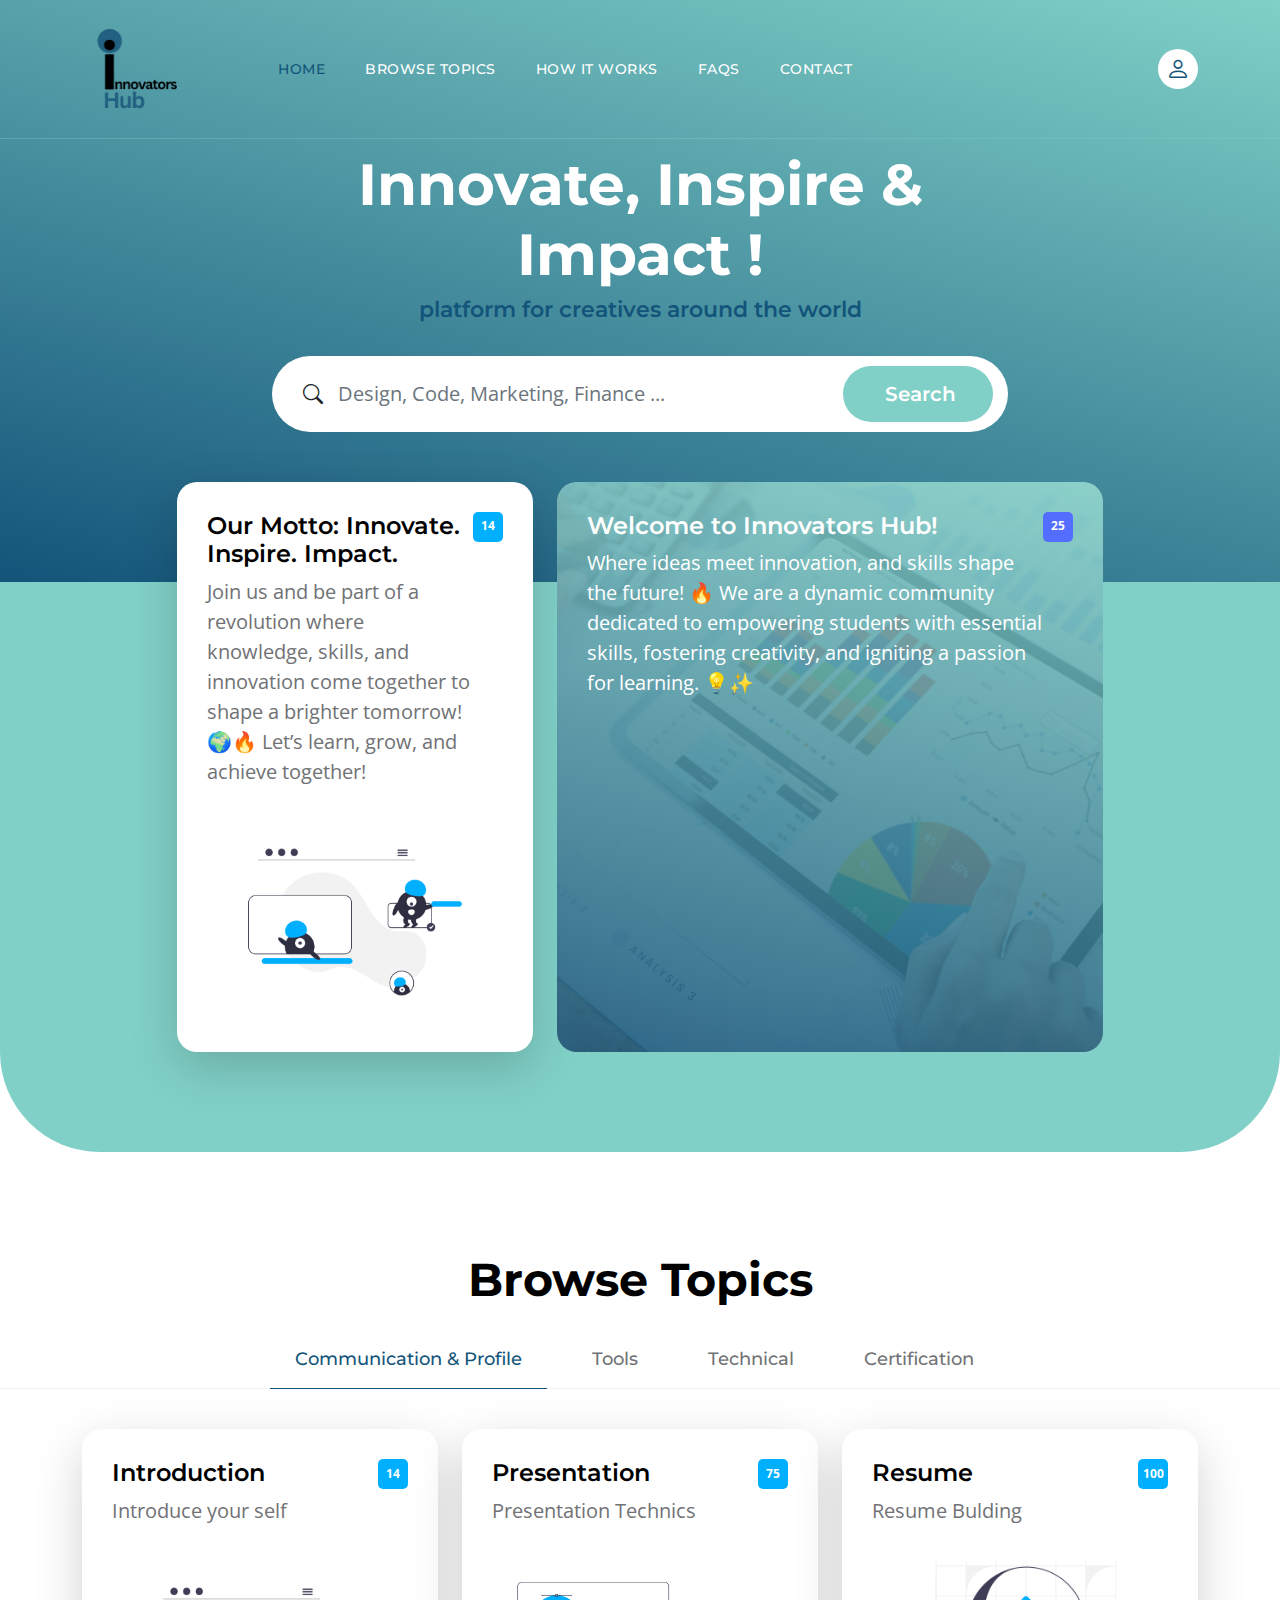
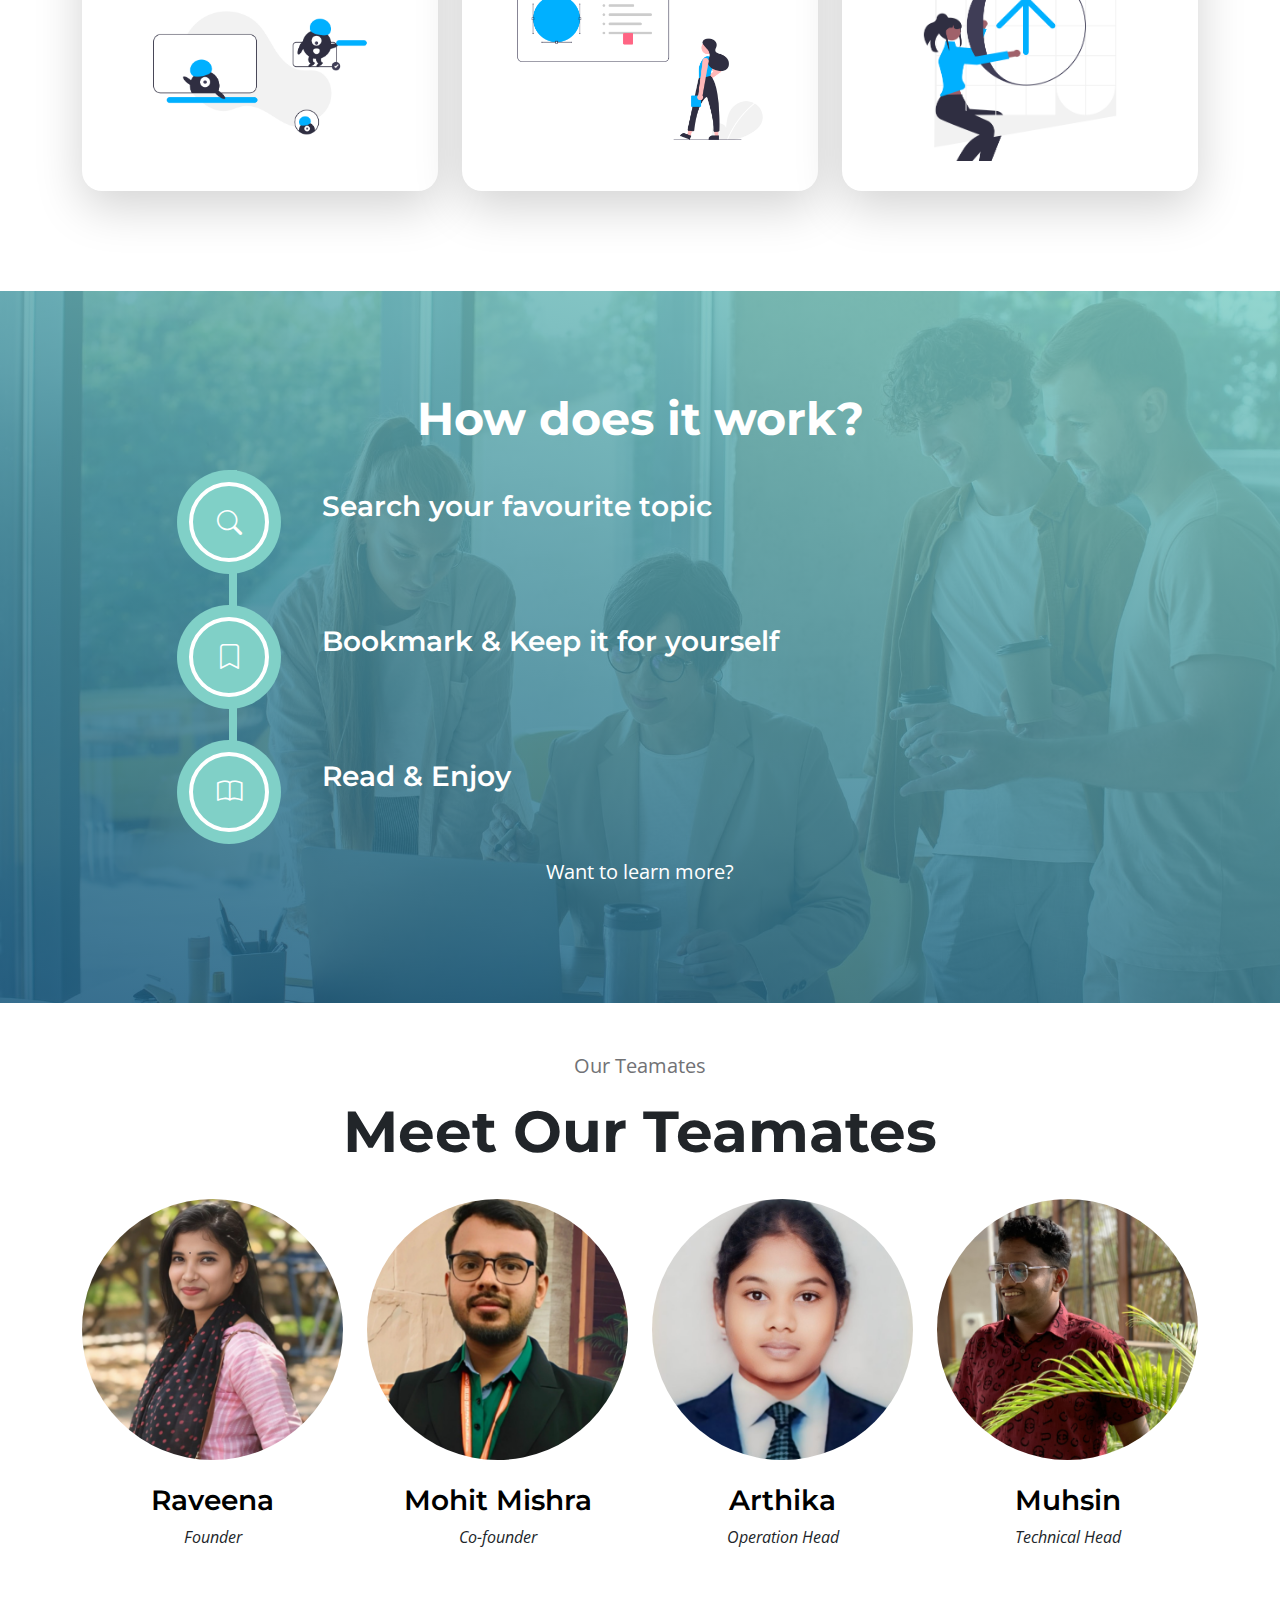
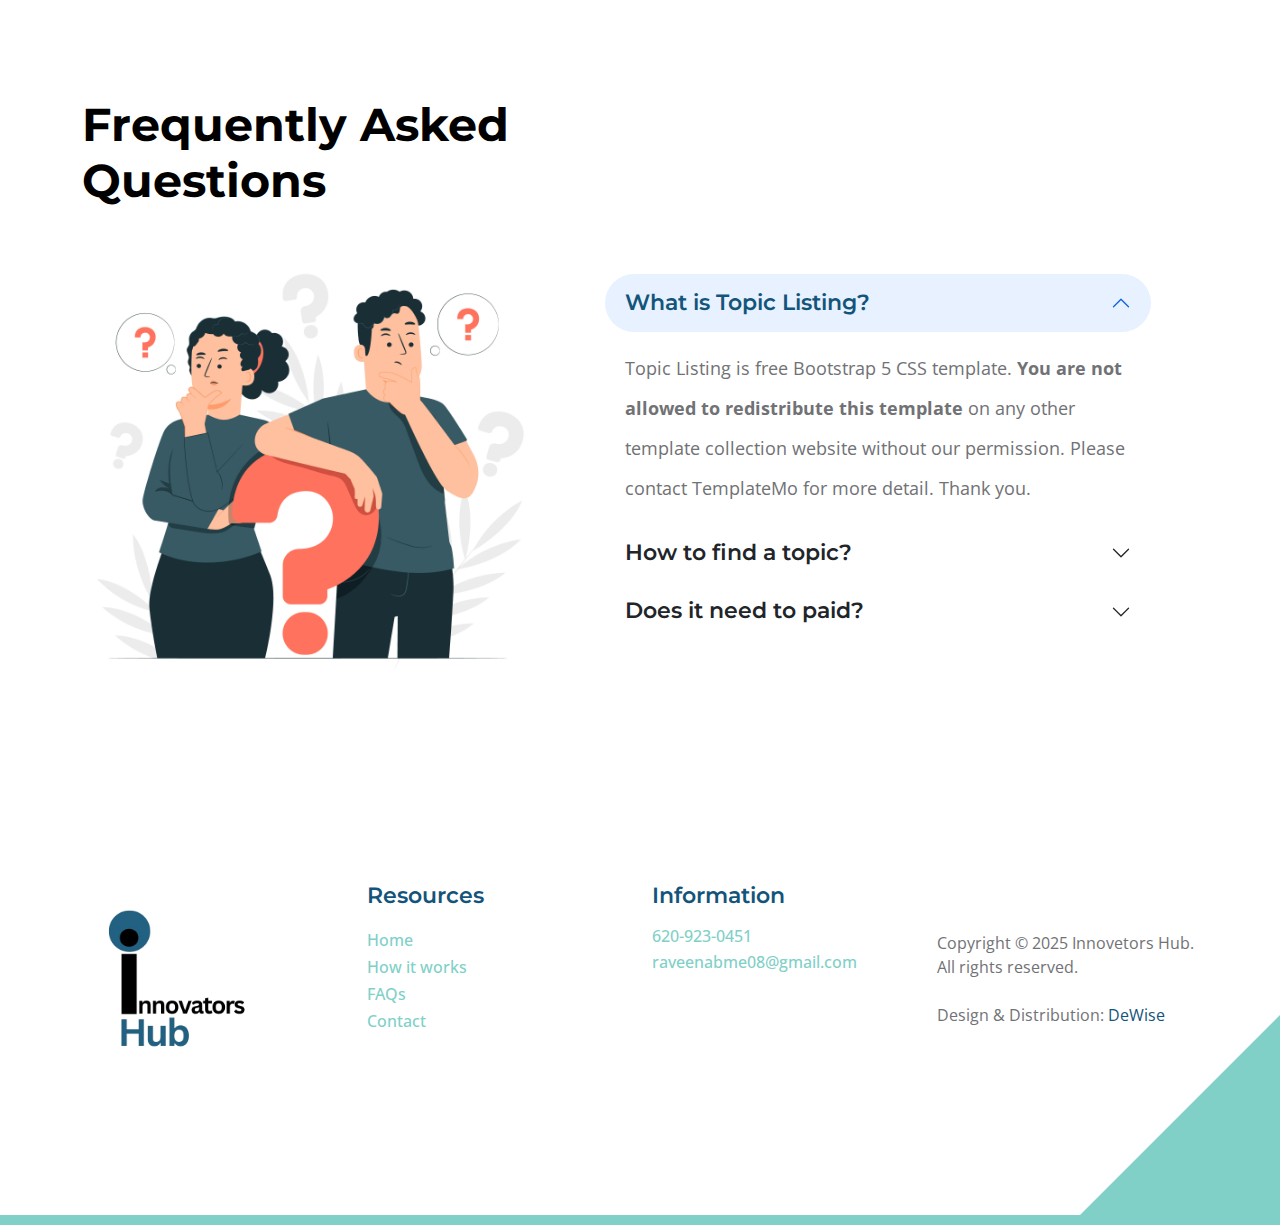
==== index.html @ bf7adaae "initial setup" ====
<!doctype html>
<html lang="en">
    <head>
        <meta charset="utf-8">
        <meta name="viewport" content="width=device-width, initial-scale=1">

        <meta name="description" content="">
        <meta name="author" content="">

        <title>Topic Listing Bootstrap 5 Template</title>

        <!-- CSS FILES -->        
        <link rel="preconnect" href="https://fonts.googleapis.com">
        
        <link rel="preconnect" href="https://fonts.gstatic.com" crossorigin>

        <link href="https://fonts.googleapis.com/css2?family=Montserrat:wght@500;600;700&family=Open+Sans&display=swap" rel="stylesheet">
                        
        <link href="css/bootstrap.min.css" rel="stylesheet">

        <link href="css/bootstrap-icons.css" rel="stylesheet">

        <link href="css/templatemo-topic-listing.css" rel="stylesheet">   

        <link rel="stylesheet" href="css/style.css">
        <!-- <link rel="stylesheet" href="css/style.min.css"> -->
        <!-- <link rel="stylesheet" href="css/style.scss"> -->
        <link
      href="https://cdnjs.cloudflare.com/ajax/libs/font-awesome/5.10.0/css/all.min.css"
      rel="stylesheet"
    />
    <link href="img/favicon.ico" rel="icon" />

    <!-- Google Web Fonts -->
    <!-- <link rel="preconnect" href="https://fonts.gstatic.com" /> -->
    <!-- <link
      href="https://fonts.googleapis.com/css2?family=Roboto:wght@300;400;500;700;900&display=swap"
      rel="stylesheet"> -->
       

    </head>
    
    <body id="top">

        <main>

            <nav class="navbar navbar-expand-lg">
                <div class="container">
                    <a class="navbar-brand" href="index.html">
                        <i class=""><img src="./images/logo/Logo.png" alt="" style="width: 7rem; height: 7rem;"></i>
                        <span></span>
                    </a>

                    <div class="d-lg-none ms-auto me-4">
                        <a href="#top" class="navbar-icon bi-person smoothscroll"></a>
                    </div>
    
                    <button class="navbar-toggler" type="button" data-bs-toggle="collapse" data-bs-target="#navbarNav" aria-controls="navbarNav" aria-expanded="false" aria-label="Toggle navigation">
                        <span class="navbar-toggler-icon"></span>
                    </button>
    
                    <div class="collapse navbar-collapse" id="navbarNav">
                        <ul class="navbar-nav ms-lg-5 me-lg-auto">
                            <li class="nav-item">
                                <a class="nav-link click-scroll" href="#section_1">Home</a>
                            </li>

                            <li class="nav-item">
                                <a class="nav-link click-scroll" href="#section_2">Browse Topics</a>
                            </li>
    
                            <li class="nav-item">
                                <a class="nav-link click-scroll" href="#section_3">How it works</a>
                            </li>

                            <li class="nav-item">
                                <a class="nav-link click-scroll" href="#section_4">FAQs</a>
                            </li>
    
                            <li class="nav-item">
                                <a class="nav-link click-scroll" href="#section_5">Contact</a>
                            </li>

                            <!-- <li class="nav-item dropdown">
                                <a class="nav-link dropdown-toggle" href="#" id="navbarLightDropdownMenuLink" role="button" data-bs-toggle="dropdown" aria-expanded="false">Pages</a>

                                <ul class="dropdown-menu dropdown-menu-light" aria-labelledby="navbarLightDropdownMenuLink">
                                    <li><a class="dropdown-item" href="topics-listing.html">Topics Listing</a></li>

                                    <li><a class="dropdown-item" href="contact.html">Contact Form</a></li>
                                </ul>
                            </li> -->
                        </ul>

                        <div class="d-none d-lg-block">
                            <a href="#top" class="navbar-icon bi-person smoothscroll"></a> 
                        </div>
                    </div>
                </div>
            </nav>
            

            <section class="hero-section d-flex justify-content-center align-items-center" id="section_1">
                <div class="container">
                    <div class="row">

                        <div class="col-lg-8 col-12 mx-auto">
                            <h1 class="text-white text-center">Innovate, Inspire & Impact !</h1>

                            <h6 class="text-center">platform for creatives around the world</h6>

                            <form method="get" class="custom-form mt-4 pt-2 mb-lg-0 mb-5" role="search">
                                <div class="input-group input-group-lg">
                                    <span class="input-group-text bi-search" id="basic-addon1">
                                        
                                    </span>

                                    <input name="keyword" type="search" class="form-control" id="keyword" placeholder="Design, Code, Marketing, Finance ..." aria-label="Search">

                                    <button type="submit" class="form-control">Search</button>
                                </div>
                            </form>
                        </div>

                    </div>
                </div>
            </section>


            <section class="featured-section">
                <div class="container">
                    <div class="row justify-content-center">

                        <div class="col-lg-4 col-12 mb-4 mb-lg-0">
                            <div class="custom-block bg-white shadow-lg">
                                <a href="#">
                                    <div class="d-flex">
                                        <div>
                                            <h5 class="mb-2">Our Motto: Innovate. Inspire. Impact.</h5>

                                            <p class="mb-0">Join us and be part of a revolution where knowledge, skills, and innovation come together to shape a brighter tomorrow! 🌍🔥 Let’s learn, grow, and achieve together!</p>
                                        </div>

                                        <span class="badge bg-design rounded-pill ms-auto">14</span>
                                    </div>

                                    <img src="images/topics/undraw_Remote_design_team_re_urdx.png" class="custom-block-image img-fluid" alt="">
                                </a>
                            </div>
                        </div>

                        <div class="col-lg-6 col-12">
                            <div class="custom-block custom-block-overlay">
                                <div class="d-flex flex-column h-100">
                                    <img src="images/businesswoman-using-tablet-analysis.jpg" class="custom-block-image img-fluid" alt="">

                                    <div class="custom-block-overlay-text d-flex">
                                        <div>
                                            <h5 class="text-white mb-2">Welcome to Innovators Hub!</h5>

                                            <p class="text-white">Where ideas meet innovation, and skills shape the future! 🔥 We are a dynamic community dedicated to empowering students with essential skills, fostering creativity, and igniting a passion for learning. 💡✨</p>

                                            <!-- <a href="#" class="btn custom-btn mt-2 mt-lg-3">Learn More</a> -->
                                        </div>

                                        <span class="badge bg-finance rounded-pill ms-auto">25</span>
                                    </div>

                                    

                                    <div class="section-overlay"></div>
                                </div>
                            </div>
                        </div>

                    </div>
                </div>
            </section>


            <section class="explore-section section-padding" id="section_2">
                <div class="container">

                        <div class="col-12 text-center">
                            <h2 class="mb-4">Browse Topics</h1>
                        </div>

                    </div>
                </div>

                <div class="container-fluid">
                    <div class="row">
                        <ul class="nav nav-tabs" id="myTab" role="tablist">
                            <li class="nav-item" role="presentation">
                                <button class="nav-link active" id="design-tab" data-bs-toggle="tab" data-bs-target="#design-tab-pane" type="button" role="tab" aria-controls="design-tab-pane" aria-selected="true">Communication & Profile</button>
                            </li>

                            <li class="nav-item" role="presentation">
                                <button class="nav-link" id="marketing-tab" data-bs-toggle="tab" data-bs-target="#marketing-tab-pane" type="button" role="tab" aria-controls="marketing-tab-pane" aria-selected="false">Tools</button>
                            </li>

                            <li class="nav-item" role="presentation">
                                <button class="nav-link" id="finance-tab" data-bs-toggle="tab" data-bs-target="#finance-tab-pane" type="button" role="tab" aria-controls="finance-tab-pane" aria-selected="false">Technical</button>
                            </li>

                            <!-- <li class="nav-item" role="presentation"> -->
                                <button class="nav-link" id="music-tab" data-bs-toggle="tab" data-bs-target="#music-tab-pane" type="button" role="tab" aria-controls="music-tab-pane" aria-selected="false">Certification</button>
                            </li>

                            <li class="nav-item" role="presentation">
                                <!-- <button class="nav-link" id="education-tab" data-bs-toggle="tab" data-bs-target="#education-tab-pane" type="button" role="tab" aria-controls="education-tab-pane" aria-selected="false">Education</button> -->
                            </li>
                        </ul>
                    </div>
                </div>

                <div class="container">
                    <div class="row">

                        <div class="col-12">
                            <div class="tab-content" id="myTabContent">
                                <div class="tab-pane fade show active" id="design-tab-pane" role="tabpanel" aria-labelledby="design-tab" tabindex="0">
                                    <div class="row">
                                        <div class="col-lg-4 col-md-6 col-12 mb-4 mb-lg-0">
                                            <div class="custom-block bg-white shadow-lg">
                                                <a href="#">
                                                    <div class="d-flex">
                                                        <div>
                                                            <h5 class="mb-2">Introduction</h5>

                                                            <p class="mb-0">Introduce your self</p>
                                                        </div>

                                                        <span class="badge bg-design rounded-pill ms-auto">14</span>
                                                    </div>

                                                    <img src="images/topics/undraw_Remote_design_team_re_urdx.png" class="custom-block-image img-fluid" alt="">
                                                </a>
                                            </div>
                                        </div>

                                        <div class="col-lg-4 col-md-6 col-12 mb-4 mb-lg-0">
                                            <div class="custom-block bg-white shadow-lg">
                                                <a href="#">
                                                    <div class="d-flex">
                                                        <div>
                                                            <h5 class="mb-2">Presentation</h5>

                                                                <p class="mb-0">Presentation Technics</p>
                                                        </div>

                                                        <span class="badge bg-design rounded-pill ms-auto">75</span>
                                                    </div>

                                                    <img src="images/topics/undraw_Redesign_feedback_re_jvm0.png" class="custom-block-image img-fluid" alt="">
                                                </a>
                                            </div>
                                        </div>

                                        <div class="col-lg-4 col-md-6 col-12">
                                            <div class="custom-block bg-white shadow-lg">
                                                <a href="#">
                                                    <div class="d-flex">
                                                        <div>
                                                            <h5 class="mb-2">Resume</h5>

                                                                <p class="mb-0">Resume Bulding</p>
                                                        </div>

                                                        <span class="badge bg-design rounded-pill ms-auto">100</span>
                                                    </div>

                                                    <img src="images/topics/colleagues-working-cozy-office-medium-shot.png" class="custom-block-image img-fluid" alt="">
                                                </a>
                                            </div>
                                        </div>
                                    </div>
                                </div>

                                <div class="tab-pane fade" id="marketing-tab-pane" role="tabpanel" aria-labelledby="marketing-tab" tabindex="0">
                                    <div class="row">
                                        <div class="col-lg-4 col-md-6 col-12 mb-4 mb-lg-3">
                                                <div class="custom-block bg-white shadow-lg">
                                                    <a href="#">
                                                        <div class="d-flex">
                                                            <div>
                                                                <h5 class="mb-2">Ms Office</h5>

                                                                <p class="mb-0">Ms Office technics</p>
                                                            </div>

                                                            <span class="badge bg-advertising rounded-pill ms-auto">30</span>
                                                        </div>

                                                        <img src="images/topics/undraw_online_ad_re_ol62.png" class="custom-block-image img-fluid" alt="">
                                                    </a>
                                                </div>
                                            </div>

                                            <div class="col-lg-4 col-md-6 col-12 mb-4 mb-lg-3">
                                                <div class="custom-block bg-white shadow-lg">
                                                    <a href="#">
                                                        <div class="d-flex">
                                                            <div>
                                                                <h5 class="mb-2">Canva</h5>

                                                                <p class="mb-0">Designing with Canva<Ms/p>
                                                            </div>

                                                            <span class="badge bg-advertising rounded-pill ms-auto">65</span>
                                                        </div>

                                                        <img src="images/topics/undraw_Group_video_re_btu7.png" class="custom-block-image img-fluid" alt="">
                                                    </a>
                                                </div>
                                            </div>

                                            <div class="col-lg-4 col-md-6 col-12">
                                                <div class="custom-block bg-white shadow-lg">
                                                    <a href="#">
                                                        <div class="d-flex">
                                                            <div>
                                                                <h5 class="mb-2">GPT</h5>

                                                                <p class="mb-0">Prompt Engineering Technics</p>
                                                            </div>

                                                            <span class="badge bg-advertising rounded-pill ms-auto">50</span>
                                                        </div>

                                                        <img src="images/topics/undraw_viral_tweet_gndb.png" class="custom-block-image img-fluid" alt="">
                                                    </a>
                                                </div>
                                            </div>
                                        </div>
                                  </div>

                                  <div class="tab-pane fade" id="finance-tab-pane" role="tabpanel" aria-labelledby="finance-tab" tabindex="0">
                                    <div class="row">
                                        <div class="col-lg-4 col-md-6 col-12 mb-4 mb-lg-3">
                                                <div class="custom-block bg-white shadow-lg">
                                                    <a href="#">
                                                        <div class="d-flex">
                                                            <div>
                                                                <h5 class="mb-2">Programming languages<h5>

                                                                <p class="mb-0">Explore different types of Programming Languages</p>
                                                            </div>

                                                            <span class="badge bg-advertising rounded-pill ms-auto">30</span>
                                                        </div>

                                                        <img src="images/topics/undraw_Finance_re_gnv2.png" class="custom-block-image img-fluid" alt="">
                                                    </a>
                                                </div>
                                            </div>

                                            <div class="col-lg-4 col-md-6 col-12 mb-4 mb-lg-3">
                                                <div class="custom-block bg-white shadow-lg">
                                                    <a href="#">
                                                        <div class="d-flex">
                                                            <div>
                                                                <h5 class="mb-2">Mini Project</h5>

                                                                <p class="mb-0">Explore practical Projects with us<Ms/p>
                                                            </div>

                                                            <span class="badge bg-advertising rounded-pill ms-auto">65</span>
                                                        </div>

                                                        <img src="images/topics/undraw_Group_video_re_btu7.png" class="custom-block-image img-fluid" alt="">
                                                    </a>
                                                </div>
                                            </div>

                                            <div class="col-lg-4 col-md-6 col-12">
                                                <div class="custom-block bg-white shadow-lg">
                                                    <a href="#">
                                                        <div class="d-flex">
                                                            <div>
                                                                <h5 class="mb-2">Open Source</h5>

                                                                <p class="mb-0">Contribute to  the open Source Community</p>
                                                            </div>

                                                            <span class="badge bg-advertising rounded-pill ms-auto">50</span>
                                                        </div>

                                                        <img src="images/topics/undraw_viral_tweet_gndb.png" class="custom-block-image img-fluid" alt="">
                                                    </a>
                                                </div>
                                            </div>
                                        </div>
                                  </div>

                                <!-- <div class="tab-pane fade" id="finance-tab-pane" role="tabpanel" aria-labelledby="finance-tab" tabindex="0">   <div class="row">
                                        <div class="col-lg-6 col-md-6 col-12 mb-4 mb-lg-0">
                                            <div class="custom-block bg-white shadow-lg">
                                                <a href="#">
                                                    <div class="d-flex">
                                                        <div>
                                                            <h5 class="mb-2">Programming languages</h5>

                                                            <p class="mb-0">Explore different types of Programming languages</p>
                                                        </div>

                                                        <span class="badge bg-finance rounded-pill ms-auto">30</span>
                                                    </div>

                                                    <img src="images/topics/undraw_Finance_re_gnv2.png" class="custom-block-image img-fluid" alt="">
                                                </a>
                                            </div>
                                        </div>

                                        <div class="col-lg-6 col-md-6 col-12">
                                            <div class="custom-block custom-block-overlay">
                                                <div class="d-flex flex-column h-100">
                                                    <img src="images/businesswoman-using-tablet-analysis-graph-company-finance-strategy-statistics-success-concept-planning-future-office-room.jpg" class="custom-block-image img-fluid" alt="">

                                                    <div class="custom-block-overlay-text d-flex">
                                                        <div>
                                                            <h5 class="text-white mb-2">Finance</h5>

                                                            <p class="text-white">Lorem ipsum dolor, sit amet consectetur adipisicing elit. Sint animi necessitatibus aperiam repudiandae nam omnis</p>

                                                            <a href="#" class="btn custom-btn mt-2 mt-lg-3">Learn More</a>
                                                        </div>

                                                        <span class="badge bg-finance rounded-pill ms-auto">25</span>
                                                    </div>

                                                    <div class="social-share d-flex">
                                                        <p class="text-white me-4">Share:</p>

                                                        <ul class="social-icon">
                                                            <li class="social-icon-item">
                                                                <a href="#" class="social-icon-link bi-twitter"></a>
                                                            </li>

                                                            <li class="social-icon-item">
                                                                <a href="#" class="social-icon-link bi-facebook"></a>
                                                            </li>

                                                            <li class="social-icon-item">
                                                                <a href="#" class="social-icon-link bi-pinterest"></a>
                                                            </li>
                                                        </ul>

                                                        <a href="#" class="custom-icon bi-bookmark ms-auto"></a>
                                                    </div>

                                                    <div class="section-overlay"></div>
                                                </div>
                                            </div>
                                        </div>
                                    </div>
                                </div> -->

                                <div class="tab-pane fade" id="music-tab-pane" role="tabpanel" aria-labelledby="music-tab" tabindex="0">
                                    <div class="row">
                                        <div class="col-lg-4 col-md-6 col-12 mb-4 mb-lg-3">
                                            <div class="custom-block bg-white shadow-lg">
                                                <a href="#">
                                                    <div class="d-flex">
                                                        <div>
                                                            <h5 class="mb-2">Participation</h5>

                                                            <p class="mb-0">Get your Participation certificate for your Contribution</p>
                                                        </div>

                                                        <span class="badge bg-music rounded-pill ms-auto">45</span>
                                                    </div>

                                                    <img src="images/topics/undraw_Compose_music_re_wpiw.png" class="custom-block-image img-fluid" alt="">
                                                </a>
                                            </div>
                                        </div>

                                        <div class="col-lg-4 col-md-6 col-12 mb-4 mb-lg-3">
                                            <div class="custom-block bg-white shadow-lg">
                                                <a href="#">
                                                    <div class="d-flex">
                                                        <div>
                                                            <h5 class="mb-2">Online Internship</h5>

                                                            <p class="mb-0">Join for Internship with exciting projects </p>
                                                        </div>

                                                        <span class="badge bg-music rounded-pill ms-auto">45</span>
                                                    </div>

                                                    <img src="images/topics/undraw_happy_music_g6wc.png" class="custom-block-image img-fluid" alt="">
                                                </a>
                                            </div>
                                        </div>

                                        <!-- <div class="col-lg-4 col-md-6 col-12">
                                            <div class="custom-block bg-white shadow-lg">
                                                <a href="#">
                                                    <div class="d-flex">
                                                        <div>
                                                            <h5 class="mb-2">Podcast</h5>

                                                            <p class="mb-0">Lorem Ipsum dolor sit amet consectetur</p>
                                                        </div>

                                                        <span class="badge bg-music rounded-pill ms-auto">20</span>
                                                    </div>

                                                    <img src="images/topics/undraw_Podcast_audience_re_4i5q.png" class="custom-block-image img-fluid" alt="">
                                                </a>
                                            </div>
                                        </div> -->
                                    </div>
                                </div>

                                <div class="tab-pane fade" id="education-tab-pane" role="tabpanel" aria-labelledby="education-tab" tabindex="0">
                                    <div class="row">
                                        <div class="col-lg-6 col-md-6 col-12 mb-4 mb-lg-3">
                                            <div class="custom-block bg-white shadow-lg">
                                                <a href="#">
                                                    <div class="d-flex">
                                                        <div>
                                                            <h5 class="mb-2">Graduation</h5>

                                                            <p class="mb-0">Lorem Ipsum dolor sit amet consectetur</p>
                                                        </div>

                                                        <span class="badge bg-education rounded-pill ms-auto">80</span>
                                                    </div>

                                                    <img src="images/topics/undraw_Graduation_re_gthn.png" class="custom-block-image img-fluid" alt="">
                                                </a>
                                            </div>
                                        </div>

                                        <div class="col-lg-6 col-md-6 col-12">
                                            <div class="custom-block bg-white shadow-lg">
                                                <a href="#">
                                                    <div class="d-flex">
                                                        <div>
                                                            <h5 class="mb-2">Educator</h5>

                                                            <p class="mb-0">Lorem Ipsum dolor sit amet consectetur</p>
                                                        </div>

                                                        <span class="badge bg-education rounded-pill ms-auto">75</span>
                                                    </div>

                                                    <img src="images/topics/undraw_Educator_re_ju47.png" class="custom-block-image img-fluid" alt="">
                                                </a>
                                            </div>
                                        </div>
                                    </div>
                                </div>
                            </div>

                    </div>
                </div>
            </section>


            <section class="timeline-section section-padding" id="section_3">
                <div class="section-overlay"></div>

                <div class="container">
                    <div class="row">

                        <div class="col-12 text-center">
                            <h2 class="text-white mb-4">How does it work?</h1>
                        </div>

                        <div class="col-lg-10 col-12 mx-auto">
                            <div class="timeline-container">
                                <ul class="vertical-scrollable-timeline" id="vertical-scrollable-timeline">
                                    <div class="list-progress">
                                        <div class="inner"></div>
                                    </div>

                                    <li>
                                        <h4 class="text-white mb-3">Search your favourite topic</h4>

                                        <!-- <p class="text-white">Lorem ipsum dolor sit amet consectetur adipisicing elit. Reiciendis, cumque magnam? Sequi, cupiditate quibusdam alias illum sed esse ad dignissimos libero sunt, quisquam numquam aliquam? Voluptas, accusamus omnis?</p> -->

                                        <div class="icon-holder">
                                          <i class="bi-search"></i>
                                        </div>
                                    </li>
                                    
                                    <li>
                                        <h4 class="text-white mb-3">Bookmark &amp; Keep it for yourself</h4>

                                        <!-- <p class="text-white">Lorem ipsum dolor, sit amet consectetur adipisicing elit. Sint animi necessitatibus aperiam repudiandae nam omnis est vel quo, nihil repellat quia velit error modi earum similique odit labore. Doloremque, repudiandae?</p> -->

                                        <div class="icon-holder">
                                          <i class="bi-bookmark"></i>
                                        </div>
                                    </li>

                                    <li>
                                        <h4 class="text-white mb-3">Read &amp; Enjoy</h4>

                                        <!-- <p class="text-white">Lorem, ipsum dolor sit amet consectetur adipisicing elit. Animi vero quisquam, rem assumenda similique voluptas distinctio, iste est hic eveniet debitis ut ducimus beatae id? Quam culpa deleniti officiis autem?</p> -->

                                        <div class="icon-holder">
                                          <i class="bi-book"></i>
                                        </div>
                                    </li>
                                </ul>
                            </div>
                        </div>

                        <div class="col-12 text-center mt-5">
                            <p class="text-white">
                                Want to learn more?
                                <!-- <a href="#" class="btn custom-btn custom-border-btn ms-3">Check out Youtube</a> -->
                            </p>
                        </div>
                    </div>
                </div>
            </section>

            <div class="container-fluid pt-5">
                <div class="container">
                  <div class="text-center pb-2">
                    <p class="section-title px-5">
                      <span class="px-2">Our Teamates</span>
                    </p>
                    <h1 class="mb-4">Meet Our Teamates</h1>
                  </div>
                  <div class="row">
                    <div class="col-md-6 col-lg-3 text-center team mb-5">
                      <div
                        class="position-relative overflow-hidden mb-4"
                        style="border-radius: 100%"
                      >
                        <img class="img-fluid w-100" src="images/topics/3.png" alt="" />
                        <div
                          class="team-social d-flex align-items-center justify-content-center w-100 h-100 position-absolute"
                        >
                          <a
                            class="btn btn-outline-light text-center mr-2 px-0"
                            style="width: 38px; height: 38px"
                            href="#"
                            ><i class="fab fa-twitter"></i
                          ></a>
                          <a
                            class="btn btn-outline-light text-center mr-2 px-0"
                            style="width: 38px; height: 38px"
                            href="#"
                            ><i class="fab fa-facebook-f"></i
                          ></a>
                          <a
                            class="btn btn-outline-light text-center px-0"
                            style="width: 38px; height: 38px"
                            href="#"
                            ><i class="fab fa-linkedin-in"></i
                          ></a>
                        </div>
                      </div>
                      <h4>Raveena</h4>
                      <i>Founder</i>
                    </div>
                    <div class="col-md-6 col-lg-3 text-center team mb-5">
                      <div
                        class="position-relative overflow-hidden mb-4"
                        style="border-radius: 100%"
                      >
                        <img class="img-fluid w-100" src="images/topics/2.png" alt="" />
                        <div
                          class="team-social d-flex align-items-center justify-content-center w-100 h-100 position-absolute"
                        >
                          <a
                            class="btn btn-outline-light text-center mr-2 px-0"
                            style="width: 38px; height: 38px"
                            href="#"
                            ><i class="fab fa-twitter"></i
                          ></a>
                          <a
                            class="btn btn-outline-light text-center mr-2 px-0"
                            style="width: 38px; height: 38px"
                            href="#"
                            ><i class="fab fa-facebook-f"></i
                          ></a>
                          <a
                            class="btn btn-outline-light text-center px-0"
                            style="width: 38px; height: 38px"
                            href="#"
                            ><i class="fab fa-linkedin-in"></i
                          ></a>
                        </div>
                      </div>
                      <h4>Mohit Mishra</h4>
                      <i>Co-founder</i>
                    </div>
                    <div class="col-md-6 col-lg-3 text-center team mb-5">
                      <div
                        class="position-relative overflow-hidden mb-4"
                        style="border-radius: 100%"
                      >
                        <img class="img-fluid w-100" src="images/topics/1.png" alt="" />
                        <div
                          class="team-social d-flex align-items-center justify-content-center w-100 h-100 position-absolute"
                        >
                          <a
                            class="btn btn-outline-light text-center mr-2 px-0"
                            style="width: 38px; height: 38px"
                            href="#"
                            ><i class="fab fa-twitter"></i
                          ></a>
                          <a
                            class="btn btn-outline-light text-center mr-2 px-0"
                            style="width: 38px; height: 38px"
                            href="#"
                            ><i class="fab fa-facebook-f"></i
                          ></a>
                          <a
                            class="btn btn-outline-light text-center px-0"
                            style="width: 38px; height: 38px"
                            href="#"
                            ><i class="fab fa-linkedin-in"></i
                          ></a>
                        </div>
                      </div>
                      <h4>Arthika</h4>
                      <i>Operation Head</i>
                    </div>
                    <div class="col-md-6 col-lg-3 text-center team mb-5">
                      <div
                        class="position-relative overflow-hidden mb-4"
                        style="border-radius: 100%"
                      >
                        <img class="img-fluid w-100" src="images/topics/4.png" alt="" />
                        <div
                          class="team-social d-flex align-items-center justify-content-center w-100 h-100 position-absolute"
                        >
                          <a
                            class="btn btn-outline-light text-center mr-2 px-0"
                            style="width: 38px; height: 38px"
                            href="#"
                            ><i class="fab fa-twitter"></i
                          ></a>
                          <a
                            class="btn btn-outline-light text-center mr-2 px-0"
                            style="width: 38px; height: 38px"
                            href="#"
                            ><i class="fab fa-facebook-f"></i
                          ></a>
                          <a
                            class="btn btn-outline-light text-center px-0"
                            style="width: 38px; height: 38px"
                            href="#"
                            ><i class="fab fa-linkedin-in"></i
                          ></a>
                        </div>
                      </div>
                      <h4>Muhsin</h4>
                      <i>Technical Head</i>
                    </div>
                  </div>
                </div>
              </div>


            <section class="faq-section section-padding" id="section_4">
                <div class="container">
                    <div class="row">

                        <div class="col-lg-6 col-12">
                            <h2 class="mb-4">Frequently Asked Questions</h2>
                        </div>

                        <div class="clearfix"></div>

                        <div class="col-lg-5 col-12">
                            <img src="images/faq_graphic.jpg" class="img-fluid" alt="FAQs">
                        </div>

                        <div class="col-lg-6 col-12 m-auto">
                            <div class="accordion" id="accordionExample">
                                <div class="accordion-item">
                                    <h2 class="accordion-header" id="headingOne">
                                        <button class="accordion-button" type="button" data-bs-toggle="collapse" data-bs-target="#collapseOne" aria-expanded="true" aria-controls="collapseOne">
                                        What is Topic Listing?
                                        </button>
                                    </h2>

                                    <div id="collapseOne" class="accordion-collapse collapse show" aria-labelledby="headingOne" data-bs-parent="#accordionExample">
                                        <div class="accordion-body">
                                            Topic Listing is free Bootstrap 5 CSS template. <strong>You are not allowed to redistribute this template</strong> on any other template collection website without our permission. Please contact TemplateMo for more detail. Thank you.
                                        </div>
                                    </div>
                                </div>

                                <div class="accordion-item">
                                    <h2 class="accordion-header" id="headingTwo">
                                        <button class="accordion-button collapsed" type="button" data-bs-toggle="collapse" data-bs-target="#collapseTwo" aria-expanded="false" aria-controls="collapseTwo">
                                        How to find a topic?
                                    </button>
                                    </h2>

                                    <div id="collapseTwo" class="accordion-collapse collapse" aria-labelledby="headingTwo" data-bs-parent="#accordionExample">
                                        <div class="accordion-body">
                                            You can search on Google with <strong>keywords</strong> such as templatemo portfolio, templatemo one-page layouts, photography, digital marketing, etc.
                                        </div>
                                    </div>
                                </div>

                                <div class="accordion-item">
                                    <h2 class="accordion-header" id="headingThree">
                                        <button class="accordion-button collapsed" type="button" data-bs-toggle="collapse" data-bs-target="#collapseThree" aria-expanded="false" aria-controls="collapseThree">
                                        Does it need to paid?
                                    </button>
                                    </h2>

                                    <div id="collapseThree" class="accordion-collapse collapse" aria-labelledby="headingThree" data-bs-parent="#accordionExample">
                                        <div class="accordion-body">
                                            You can modify any of this with custom CSS or overriding our default variables. It's also worth noting that just about any HTML can go within the <code>.accordion-body</code>, though the transition does limit overflow.
                                        </div>
                                    </div>
                                </div>
                            </div>
                        </div>

                    </div>
                </div>
            </section>


            <!-- <section class="contact-section section-padding section-bg" id="section_5">
                <div class="container">
                    <div class="row">

                        <div class="col-lg-12 col-12 text-center">
                            <h2 class="mb-5">Get in touch</h2>
                        </div>

                        <div class="col-lg-5 col-12 mb-4 mb-lg-0">
                            <iframe class="google-map" src="https://www.google.com/maps/embed?pb=!1m18!1m12!1m3!1d2595.065641062665!2d-122.4230416990949!3d37.80335401520422!2m3!1f0!2f0!3f0!3m2!1i1024!2i768!4f13.1!3m3!1m2!1s0x80858127459fabad%3A0x808ba520e5e9edb7!2sFrancisco%20Park!5e1!3m2!1sen!2sth!4v1684340239744!5m2!1sen!2sth" width="100%" height="250" style="border:0;" allowfullscreen="" loading="lazy" referrerpolicy="no-referrer-when-downgrade"></iframe>
                        </div>

                        <div class="col-lg-3 col-md-6 col-12 mb-3 mb-lg- mb-md-0 ms-auto">
                            <h4 class="mb-3">Head of BME</h4>

                            <p>Bay St &amp;, Larkin St, San Francisco, CA 94109, United States</p>

                            <hr>

                            <p class="d-flex align-items-center mb-1">
                                <span class="me-2">Phone</span>

                                <a href="tel: 305-240-9671" class="site-footer-link">
                                    305-240-9671
                                </a>
                            </p>

                            <p class="d-flex align-items-center">
                                <span class="me-2">Email</span>

                                <a href="mailto:info@company.com" class="site-footer-link">
                                    info@company.com
                                </a>
                            </p>
                        </div>

                        <div class="col-lg-3 col-md-6 col-12 mx-auto">
                            <h4 class="mb-3">Dubai office</h4>

                            <p>Burj Park, Downtown Dubai, United Arab Emirates</p>

                            <hr>

                            <p class="d-flex align-items-center mb-1">
                                <span class="me-2">Phone</span>

                                <a href="tel: 110-220-3400" class="site-footer-link">
                                    110-220-3400
                                </a>
                            </p>

                            <p class="d-flex align-items-center">
                                <span class="me-2">Email</span>

                                <a href="mailto:info@company.com" class="site-footer-link">
                                    info@company.com
                                </a>
                            </p>
                        </div>

                    </div>
                </div>
            </section> -->
        </main>

<footer class="site-footer section-padding">
            <div class="container">
                <div class="row">

                    <div class="col-lg-3 col-12 mb-4 pb-2">
                        <a class="navbar-brand mb-2" href="index.html">
                            <i > <img src="./images/logo/Logo.png" alt="" style="width: 12rem; height: 12rem;"></i>
                            
                        </a>
                    </div>

                    <div class="col-lg-3 col-md-4 col-6">
                        <h6 class="site-footer-title mb-3">Resources</h6>

                        <ul class="site-footer-links">
                            <li class="site-footer-link-item">
                                <a href="#" class="site-footer-link">Home</a>
                            </li>

                            <li class="site-footer-link-item">
                                <a href="#" class="site-footer-link">How it works</a>
                            </li>

                            <li class="site-footer-link-item">
                                <a href="#" class="site-footer-link">FAQs</a>
                            </li>

                            <li class="site-footer-link-item">
                                <a href="#" class="site-footer-link">Contact</a>
                            </li>
                        </ul>
                    </div>

                    <div class="col-lg-3 col-md-4 col-6 mb-4 mb-lg-0">
                        <h6 class="site-footer-title mb-3">Information</h6>

                        <p class="text-white d-flex mb-1">
                            <a href="tel: 305-240-9671" class="site-footer-link">
                                620-923-0451
                            </a>
                        </p>

                        <p class="text-white d-flex">
                            <a href="mailto:info@company.com" class="site-footer-link">
                                raveenabme08@gmail.com
                            </a>
                        </p>
                    </div>

                    <div class="col-lg-3 col-md-4 col-12 mt-4 mt-lg-0 ms-auto">
                        <!-- <div class="dropdown">
                            <button class="btn btn-secondary dropdown-toggle" type="button" data-bs-toggle="dropdown" aria-expanded="false">
                            English</button>

                            <ul class="dropdown-menu">
                                <li><button class="dropdown-item" type="button">Thai</button></li>

                                <li><button class="dropdown-item" type="button">Myanmar</button></li>

                                <li><button class="dropdown-item" type="button">Arabic</button></li>
                            </ul>
                        </div> -->

                        <p class="copyright-text mt-lg-5 mt-4">Copyright © 2025 Innovetors Hub. All rights reserved.
                        <br><br>Design & Distribution: <a rel="nofollow" href="www.dewise.org" target="_blank">DeWise</a> 
                    </div>

                </div>
            </div>
        </footer>


        <!-- JAVASCRIPT FILES -->
        <script src="js/jquery.min.js"></script>
        <script src="js/bootstrap.bundle.min.js"></script>
        <script src="js/jquery.sticky.js"></script>
        <script src="js/click-scroll.js"></script>
        <script src="js/custom.js"></script>

    </body>
</html>
---- css/templatemo-topic-listing.css ----
/*

TemplateMo 590 topic listing

https://templatemo.com/tm-590-topic-listing

*/

/*---------------------------------------
  CUSTOM PROPERTIES ( VARIABLES )             
-----------------------------------------*/
:root {
  --white-color:                  #ffffff;
  --primary-color:                #13547a;
  --secondary-color:              #80d0c7;
  --section-bg-color:             #f0f8ff;
  --custom-btn-bg-color:          #80d0c7;
  --custom-btn-bg-hover-color:    #13547a;
  --dark-color:                   #000000;
  --p-color:                      #717275;
  --border-color:                 #7fffd4;
  --link-hover-color:             #13547a;

  --body-font-family:             'Open Sans', sans-serif;
  --title-font-family:            'Montserrat', sans-serif;

  --h1-font-size:                 58px;
  --h2-font-size:                 46px;
  --h3-font-size:                 32px;
  --h4-font-size:                 28px;
  --h5-font-size:                 24px;
  --h6-font-size:                 22px;
  --p-font-size:                  20px;
  --menu-font-size:               14px;
  --btn-font-size:                18px;
  --copyright-font-size:          16px;

  --border-radius-large:          100px;
  --border-radius-medium:         20px;
  --border-radius-small:          10px;

  --font-weight-normal:           400;
  --font-weight-medium:           500;
  --font-weight-semibold:         600;
  --font-weight-bold:             700;
}

body {
  background-color: var(--white-color);
  font-family: var(--body-font-family); 
}


/*---------------------------------------
  TYPOGRAPHY               
-----------------------------------------*/

h2,
h3,
h4,
h5,
h6 {
  color: var(--dark-color);
}

h1,
h2,
h3,
h4,
h5,
h6 {
  font-family: var(--title-font-family); 
  font-weight: var(--font-weight-semibold);
}

h1 {
  font-size: var(--h1-font-size);
  font-weight: var(--font-weight-bold);
}

h2 {
  font-size: var(--h2-font-size);
  font-weight: var(--font-weight-bold);
}

h3 {
  font-size: var(--h3-font-size);
}

h4 {
  font-size: var(--h4-font-size);
}

h5 {
  font-size: var(--h5-font-size);
}

h6 {
  color: var(--primary-color);
  font-size: var(--h6-font-size);
}

p {
  color: var(--p-color);
  font-size: var(--p-font-size);
  font-weight: var(--font-weight-normal);
}

ul li {
  color: var(--p-color);
  font-size: var(--p-font-size);
  font-weight: var(--font-weight-normal);
}

a, 
button {
  touch-action: manipulation;
  transition: all 0.3s;
}

a {
  display: inline-block;
  color: var(--primary-color);
  text-decoration: none;
}

a:hover {
  color: var(--link-hover-color);
}

b,
strong {
  font-weight: var(--font-weight-bold);
}


/*---------------------------------------
  SECTION               
-----------------------------------------*/
.section-padding {
  padding-top: 100px;
  padding-bottom: 100px;
}

.section-bg {
  background-color: var(--section-bg-color);
}

.section-overlay {
  background-image: linear-gradient(15deg, #13547a 0%, #80d0c7 100%);
  position: absolute;
  top: 0;
  left: 0;
  pointer-events: none;
  width: 100%;
  height: 100%;
  opacity: 0.85;
}

.section-overlay + .container {
  position: relative;
}

.tab-content {
  background-color: var(--white-color);
  border-radius: var(--border-radius-medium);
}

.nav-tabs {
  border-bottom: 1px solid #ecf3f2;
  margin-bottom: 40px;
  justify-content: center;
}

.nav-tabs .nav-link {
  border-radius: 0;
  border-top: 0;
  border-right: 0;
  border-left: 0;
  color: var(--p-color);
  font-family: var(--title-font-family);
  font-size: var(--btn-font-size);
  font-weight: var(--font-weight-medium);
  padding: 15px 25px;
  transition: all 0.3s;
}

.nav-tabs .nav-link:first-child {
  margin-right: 20px;
}

.nav-tabs .nav-item.show .nav-link, 
.nav-tabs .nav-link.active,
.nav-tabs .nav-link:focus, 
.nav-tabs .nav-link:hover {
  border-bottom-color: var(--primary-color);
  color: var(--primary-color);
}


/*---------------------------------------
  CUSTOM ICON COLOR               
-----------------------------------------*/
.custom-icon {
  color: var(--secondary-color);
}


/*---------------------------------------
  CUSTOM BUTTON               
-----------------------------------------*/
.custom-btn {
  background: var(--custom-btn-bg-color);
  border: 2px solid transparent;
  border-radius: var(--border-radius-large);
  color: var(--white-color);
  font-size: var(--btn-font-size);
  font-weight: var(--font-weight-semibold);
  line-height: normal;
  transition: all 0.3s;
  padding: 10px 20px;
}

.custom-btn:hover {
  background: var(--custom-btn-bg-hover-color);
  color: var(--white-color);
}

.custom-border-btn {
  background: transparent;
  border: 2px solid var(--custom-btn-bg-color);
  color: var(--custom-btn-bg-color);
}

.custom-border-btn:hover {
  background: var(--custom-btn-bg-color);
  border-color: transparent;
  color: var(--white-color);
}

.custom-btn-bg-white {
  border-color: var(--white-color);
  color: var(--white-color);
}


/*---------------------------------------
  SITE HEADER              
-----------------------------------------*/
.site-header {
  background-image: linear-gradient(15deg, #13547a 0%, #80d0c7 100%);
  padding-top: 150px;
  padding-bottom: 80px;
}

.site-header .container {
  height: 100%;
}

.breadcrumb-item+.breadcrumb-item::before,
.breadcrumb-item a:hover,
.breadcrumb-item.active {
  color: var(--white-color);
}

.site-header .custom-icon {
  color: var(--white-color);
  font-size: var(--h4-font-size);
}

.site-header .custom-icon:hover {
  color: var(--secondary-color);
}


/*---------------------------------------
  NAVIGATION              
-----------------------------------------*/
.sticky-wrapper {
  position: absolute;
  top: 0;
  right: 0;
  left: 0;
}

.sticky-wrapper.is-sticky .navbar {
  background-color: var(--secondary-color);
}

.navbar {
  background: transparent;
  border-bottom: 1px solid rgba(128, 208, 199, 0.35);
  z-index: 9;
}

.navbar-brand,
.navbar-brand:hover {
  font-size: var(--h3-font-size);
  font-weight: var(--font-weight-bold);
  display: block;
}

.navbar-brand span {
  font-family: var(--title-font-family);
}

.navbar-expand-lg .navbar-nav .nav-link {
  border-radius: var(--border-radius-large);
  margin: 10px;
  padding: 10px;
}

.navbar-nav .nav-link {
  display: inline-block;
  color: var(--white-color);
  font-family: var(--title-font-family); 
  font-size: var(--menu-font-size);
  font-weight: var(--font-weight-medium);
  text-transform: uppercase;
  letter-spacing: 0.5px;
  position: relative;
  padding-top: 15px;
  padding-bottom: 15px;
}

.navbar-nav .nav-link.active, 
.navbar-nav .nav-link:hover {
  color: var(--primary-color);
}

.navbar .dropdown-menu {
  background: var(--white-color);
  box-shadow: 0 1rem 3rem rgba(0,0,0,.175);
  border: 0;
  display: inherit;
  opacity: 0;
  min-width: 9rem;
  margin-top: 20px;
  padding: 13px 0 10px 0;
  transition: all 0.3s;
  pointer-events: none;
}

.navbar .dropdown-menu::before {
  content: "";
  width: 0;
  height: 0;
  border-left: 20px solid transparent;
  border-right: 20px solid transparent;
  border-bottom: 15px solid var(--white-color);
  position: absolute;
  top: -10px;
  left: 10px;
}

.navbar .dropdown-item {
  display: inline-block;
  color: var(--p-bg-color);
  font-family: var(--title-font-family); 
  font-size: var(--menu-font-size);
  font-weight: var(--font-weight-medium);
  text-transform: uppercase;
  letter-spacing: 0.5px;
  position: relative;
}

.navbar .dropdown-item.active, 
.navbar .dropdown-item:active,
.navbar .dropdown-item:focus, 
.navbar .dropdown-item:hover {
  background: transparent;
  color: var(--primary-color);
}

.navbar .dropdown-toggle::after {
  content: "\f282";
  display: inline-block;
  font-family: bootstrap-icons !important;
  font-size: var(--copyright-font-size);
  font-style: normal;
  font-weight: normal !important;
  font-variant: normal;
  text-transform: none;
  line-height: 1;
  vertical-align: -.125em;
  -webkit-font-smoothing: antialiased;
  -moz-osx-font-smoothing: grayscale;
  position: relative;
  left: 2px;
  border: 0;
}

@media screen and (min-width: 992px) {
  .navbar .dropdown:hover .dropdown-menu {
    opacity: 1;
    margin-top: 0;
    pointer-events: auto;
  }
}

.navbar-icon {
  background: var(--white-color);
  border-radius: var(--border-radius-large);
  display: inline-block;
  font-size: var(--h5-font-size);
  width: 40px;
  height: 40px;
  line-height: 40px;
  text-align: center;
  transition: all 0.3s ease;
}

.navbar-icon:hover {
  background: var(--primary-color);
  color: var(--white-color);
}

.navbar-toggler {
  border: 0;
  padding: 0;
  cursor: pointer;
  margin: 0;
  width: 30px;
  height: 35px;
  outline: none;
}

.navbar-toggler:focus {
  outline: none;
  box-shadow: none;
}

.navbar-toggler[aria-expanded="true"] .navbar-toggler-icon {
  background: transparent;
}

.navbar-toggler[aria-expanded="true"] .navbar-toggler-icon:before,
.navbar-toggler[aria-expanded="true"] .navbar-toggler-icon:after {
  transition: top 300ms 50ms ease, -webkit-transform 300ms 350ms ease;
  transition: top 300ms 50ms ease, transform 300ms 350ms ease;
  transition: top 300ms 50ms ease, transform 300ms 350ms ease, -webkit-transform 300ms 350ms ease;
  top: 0;
}

.navbar-toggler[aria-expanded="true"] .navbar-toggler-icon:before {
  transform: rotate(45deg);
}

.navbar-toggler[aria-expanded="true"] .navbar-toggler-icon:after {
  transform: rotate(-45deg);
}

.navbar-toggler .navbar-toggler-icon {
  background: var(--white-color);
  transition: background 10ms 300ms ease;
  display: block;
  width: 30px;
  height: 2px;
  position: relative;
}

.navbar-toggler .navbar-toggler-icon:before,
.navbar-toggler .navbar-toggler-icon:after {
  transition: top 300ms 350ms ease, -webkit-transform 300ms 50ms ease;
  transition: top 300ms 350ms ease, transform 300ms 50ms ease;
  transition: top 300ms 350ms ease, transform 300ms 50ms ease, -webkit-transform 300ms 50ms ease;
  position: absolute;
  right: 0;
  left: 0;
  background: var(--white-color);
  width: 30px;
  height: 2px;
  content: '';
}

.navbar-toggler .navbar-toggler-icon::before {
  top: -8px;
}

.navbar-toggler .navbar-toggler-icon::after {
  top: 8px;
}


/*---------------------------------------
  HERO        
-----------------------------------------*/
.hero-section {
  background-image: linear-gradient(15deg, #13547a 0%, #80d0c7 100%);
  position: relative;
  overflow: hidden;
  padding-top: 150px;
  padding-bottom: 150px;
}

.hero-section .input-group {
  background-color: var(--white-color);
  border-radius: var(--border-radius-large);
  padding: 10px 15px;
}

.hero-section .input-group-text {
  background-color: transparent;
  border: 0;
}

.hero-section input[type="search"] {
  border: 0;
  box-shadow: none;
  margin-bottom: 0;
  padding-left: 0;
}

.hero-section button[type="submit"] {
  background-color: var(--primary-color);
  border: 0;
  border-radius: var(--border-radius-large) !important;
  color: var(--white-color);
  max-width: 150px;
}


/*---------------------------------------
  TOPICS              
-----------------------------------------*/
.featured-section {
  background-color: var(--secondary-color);
  border-radius: 0 0 100px 100px;
  padding-bottom: 100px;
}

.featured-section .row {
  position: relative;
  bottom: 100px;
  margin-bottom: -100px;
}

.custom-block {
  border-radius: var(--border-radius-medium);
  position: relative;
  overflow: hidden;
  padding: 30px;
  transition: all 0.3s ease;
  height: 100%;
}

.custom-block:hover {
  background-color: var(--secondary-color);
  transform: translateY(-3px);
}

.custom-block > a {
  width: 100%;
}

.custom-block-image {
  display: block;
  width: 100%;
  height: 200px;
  object-fit: cover;
  margin-top: 35px;
}

.custom-block .rounded-pill {
  border-radius: 5px !important;
  display: flex;
  justify-content: center;
  text-align: center;
  width: 30px;
  height: 30px;
  line-height: 20px;
}

.custom-block-overlay {
  height: 100%;
  min-height: 350px;
  padding: 0;
}

.custom-block-overlay > a {
  height: 100%;
}

.custom-block-overlay .custom-block-image {
  border-radius: var(--border-radius-medium);
  display: block;
  height: 100%;
  margin-top: 0;
}

.custom-block-overlay-text {
  position: absolute;
  z-index: 2;
  top: 0;
  right: 0;
  left: 0;
  padding: 30px;
}

.social-share {
  position: absolute;
  bottom: 0;
  right: 0;
  left: 0;
  z-index: 2;
  padding: 20px 35px;
}

.social-share .bi-bookmark {
  color: var(--white-color);
  font-size: var(--h5-font-size);
}

.social-share .bi-bookmark:hover {
  color: var(--secondary-color);
}

.bg-design {
  background-color: #00B0FF;
}

.bg-graphic {
  background-color: #00BFA6;
}

.bg-advertising {
  background-color: #F50057;
}

.bg-finance {
  background-color: #536DFE;
}

.bg-music {
  background-color: #F9A826;
}

.bg-education {
  background-color: #00BFA6;
}


/*---------------------------------------
  TOPICS               
-----------------------------------------*/
.topics-detail-block {
  border-radius: var(--border-radius-medium);
  position: relative;
  overflow: hidden;
}

.topics-detail-block-image {
  display: block;
  border-radius: var(--border-radius-medium);
}

blockquote {
  background-color: var(--section-bg-color);
  border-radius: var(--border-radius-small);
  font-family: var(--title-font-family);
  font-size: var(--h4-font-size);
  font-weight: var(--font-weight-bold);
  display: inline-block;
  text-align: center;
  margin: 30px;
  padding: 40px;
}

.topics-listing-page .site-header {
  padding-bottom: 65px;
}

.custom-block-topics-listing-info {
  margin: 30px 20px 20px 30px;
}

.custom-block-topics-listing {
  height: inherit;
}

.custom-block-topics-listing .custom-block-image {
  width: 200px;
}


/*---------------------------------------
  PAGINATION              
-----------------------------------------*/
.pagination {
  margin-top: 40px;
}

.page-link {
  border: 0;
  border-radius: var(--border-radius-small);
  color: var(--p-color);
  font-family: var(--title-font-family);
  margin: 0 5px;
  padding: 10px 20px;
}

.page-link:hover,
.page-item:first-child .page-link:hover,
.page-item:last-child .page-link:hover {
  background-color: var(--secondary-color);
  color: var(--white-color);
}

.page-item:first-child .page-link {
  margin-right: 10px;
}

.page-item:first-child .page-link,
.page-item:last-child .page-link {
  background-color: var(--section-bg-color);
  border-radius: var(--border-radius-small);
}

.active>.page-link, .page-link.active {
  background-color: var(--secondary-color);
  border-color: var(--secondary-color);
}


/*---------------------------------------
  TIMELINE              
-----------------------------------------*/
.timeline-section {
  background-image: url('../images/colleagues-working-cozy-office-medium-shot.jpg');
  background-repeat: no-repeat;
  background-position: center;
  background-size: cover;
  position: relative;
}

.timeline-container .vertical-scrollable-timeline {
  list-style-type: none;
  position: relative;
  padding-left: 0;
}

.timeline-container .vertical-scrollable-timeline .list-progress {
  width: 8px;
  height: 87%;
  background-color: var(--primary-color);
  position: absolute;
  left: 52px;
  top: 0;
  overflow: hidden;
}

.timeline-container .vertical-scrollable-timeline .list-progress .inner {
  position: absolute;
  right: 0;
  bottom: 0;
  height: 100%;
  background-color: var(--secondary-color);
  width: 100%;
}

.timeline-container .vertical-scrollable-timeline li {
  position: relative;
  padding: 20px 0px 65px 145px;
}

.timeline-container .vertical-scrollable-timeline li:last-child {
  padding-bottom: 0;
}

.timeline-container .vertical-scrollable-timeline li p {
  line-height: 40px;
}

.timeline-container .vertical-scrollable-timeline li p:last-child {
  margin-bottom: 0;
}

.timeline-container .vertical-scrollable-timeline li .icon-holder {
  position: absolute;
  left: 0;
  top: 0;
  width: 104px;
  height: 104px;
  display: flex;
  justify-content: center;
  align-items: center;
  background-color: var(--secondary-color);
  border-radius: 50%;
  z-index: 1;
  transition: 0.4s all;
}

.timeline-container .vertical-scrollable-timeline li .icon-holder::before {
  content: "";
  width: 80px;
  height: 80px;
  border: 4px solid #fff;
  position: absolute;
  background-color: var(--secondary-color);
  border-radius: 50%;
  z-index: -1;
  transition: 0.4s all;
}

.timeline-container .vertical-scrollable-timeline li .icon-holder i {
  font-size: 25px;
  color: var(--white-color);
}

.timeline-container .vertical-scrollable-timeline li::before {
  content: "";
  position: absolute;
  height: 100%;
  width: 8px;
  background-color: transparent;
  left: 52px;
  z-index: 0;
}

.timeline-container .vertical-scrollable-timeline li.active .icon-holder {
  background-color: var(--primary-color);
}

.timeline-container .vertical-scrollable-timeline li.active .icon-holder::before {
  background-color: var(--primary-color);
}


/*---------------------------------------
  FAQs              
-----------------------------------------*/
.faq-section .accordion-item {
  border: 0;
}

.faq-section .accordion-button {
  font-size: var(--h6-font-size);
  font-weight: var(--font-weight-semibold);
}

.faq-section .accordion-item:first-of-type .accordion-button {
  border-radius: var(--border-radius-large);
}

.faq-section .accordion-button:not(.collapsed) {
  border-radius: var(--border-radius-large);
  box-shadow: none;
  color: var(--primary-color);
}

.faq-section .accordion-body {
  color: var(--p-color);
  font-size: var(--btn-font-size);
  line-height: 40px;
}

/*---------------------------------------
  NEWSLETTER               
-----------------------------------------*/
.newsletter-image {
  border-radius: var(--border-radius-medium);
}


/*---------------------------------------
  CONTACT               
-----------------------------------------*/
.google-map {
  border-radius: var(--border-radius-medium);
}

.contact-form .form-floating>textarea {
  border-radius: var(--border-radius-medium);
  height: 150px;
}


/*---------------------------------------
  SUBSCRIBE FORM               
-----------------------------------------*/
.subscribe-form-wrap {
  padding: 50px;
}

.subscribe-form {
  width: 95%;
}


/*---------------------------------------
  CUSTOM FORM               
-----------------------------------------*/
.custom-form .form-control {
  border-radius: var(--border-radius-large);
  color: var(--p-color);
  margin-bottom: 24px;
  padding-top: 13px;
  padding-bottom: 13px;
  padding-left: 20px;
  outline: none;
}

.form-floating>label {
  padding-left: 20px;
}

.custom-form button[type="submit"] {
  background: var(--custom-btn-bg-color);
  border: none;
  border-radius: var(--border-radius-large);
  color: var(--white-color);
  font-family: var(--title-font-family);
  font-size: var(--p-font-size);
  font-weight: var(--font-weight-semibold);
  transition: all 0.3s;
  margin-bottom: 0;
}

.custom-form button[type="submit"]:hover,
.custom-form button[type="submit"]:focus {
  background: var(--custom-btn-bg-hover-color);
  border-color: transparent;
}


/*---------------------------------------
  SITE FOOTER              
-----------------------------------------*/
.site-footer {
  border-bottom: 10px solid var(--secondary-color);
  position: relative;
}

.site-footer::after {
  content: "";
  position: absolute;
  bottom: 0;
  right: 0;
  width: 0;
  height: 0;
  border-style: solid;
  border-width: 0 0 200px 200px;
  border-color: transparent transparent var(--secondary-color) transparent;
  pointer-events: none;
}

.site-footer-title {
  color: var(--primary-color); 
}

.site-footer .dropdown-menu {
  padding: 0;
}

.site-footer .dropdown-item {
  color: var(--p-color);
  font-size: var(--menu-font-size);
  font-weight: var(--font-weight-medium);
  padding: 4px 18px;
}

.site-footer .dropdown-item:hover {
  background-color: transparent;
  color: var(--primary-color);
}

.site-footer .dropdown-menu li:first-child .dropdown-item {
  padding-top: 10px;
}

.site-footer .dropdown-menu li:last-child .dropdown-item {
  padding-bottom: 12px;
}

.site-footer .dropdown-toggle {
  background-color: var(--secondary-color);
  border-color: var(--white-color);
}

.site-footer .dropdown-toggle:hover {
  background-color: var(--primary-color);
  border-color: transparent;
}

.site-footer-links {
  padding-left: 0;
}

.site-footer-link-item {
  display: block;
  list-style: none;
  line-height: normal;
}

.site-footer-link {
  color: var(--secondary-color);
  font-size: var(--copyright-font-size);
  font-weight: var(--font-weight-medium);
  line-height: normal;
}

.copyright-text {
  font-size: var(--copyright-font-size);
}


/*---------------------------------------
  SOCIAL ICON               
-----------------------------------------*/
.social-icon {
  margin: 0;
  padding: 0;
}

.social-icon-item {
  list-style: none;
  display: inline-block;
  vertical-align: top;
}

.social-icon-link {
  background: var(--secondary-color);
  border-radius: var(--border-radius-large);
  color: var(--white-color);
  font-size: var(--copyright-font-size);
  display: block;
  margin-right: 10px;
  text-align: center;
  width: 35px;
  height: 35px;
  line-height: 36px;
  transition: background 0.2s, color 0.2s;
}

.social-icon-link:hover {
  background: var(--primary-color);
  color: var(--white-color);
}


/*---------------------------------------
  RESPONSIVE STYLES               
-----------------------------------------*/
@media screen and (max-width: 991px) {
  h1 {
    font-size: 48px;
  }

  h2 {
    font-size: 36px;
  }

  h3 {
    font-size: 32px;
  }

  h4 {
    font-size: 28px;
  }

  h5 {
    font-size: 20px;
  }

  h6 {
    font-size: 18px;
  }

  .section-padding {
    padding-top: 50px;
    padding-bottom: 50px;
  }
  
  .navbar {
    background-color: var(--secondary-color);
  }

  .navbar-nav .dropdown-menu {
    position: relative;
    left: 10px;
    opacity: 1;
    pointer-events: auto;
    max-width: 155px;
    margin-top: 10px;
    margin-bottom: 15px;
  }

  .navbar-expand-lg .navbar-nav {
    padding-bottom: 20px;
  }

  .navbar-expand-lg .navbar-nav .nav-link {
    padding: 0;
  }

  .nav-tabs .nav-link:first-child {
    margin-right: 5px;
  }

  .nav-tabs .nav-link {
    font-size: var(--copyright-font-size);
    padding: 10px;
  }

  .featured-section {
    border-radius: 0 0 80px 80px;
    padding-bottom: 50px;
  }

  .custom-block-topics-listing .custom-block-image {
    width: auto;
  }

  .custom-block-topics-listing > .d-flex,
  .custom-block-topics-listing-info,
  .custom-block-topics-listing a {
    flex-direction: column;
  }

  .timeline-container .vertical-scrollable-timeline .list-progress {
    height: 75%;
  }

  .timeline-container .vertical-scrollable-timeline li {
    padding-left: 135px;
  }

  .subscribe-form-wrap {
    padding-top: 30px;
    padding-bottom: 0;
  }
}

@media screen and (max-width: 480px) {
  h1 {
    font-size: 36px;
  }

  h2 {
    font-size: 28px;
  }

  h3 {
    font-size: 26px;
  }

  h4 {
    font-size: 22px;
  }

  h5 {
    font-size: 20px;
  }
}
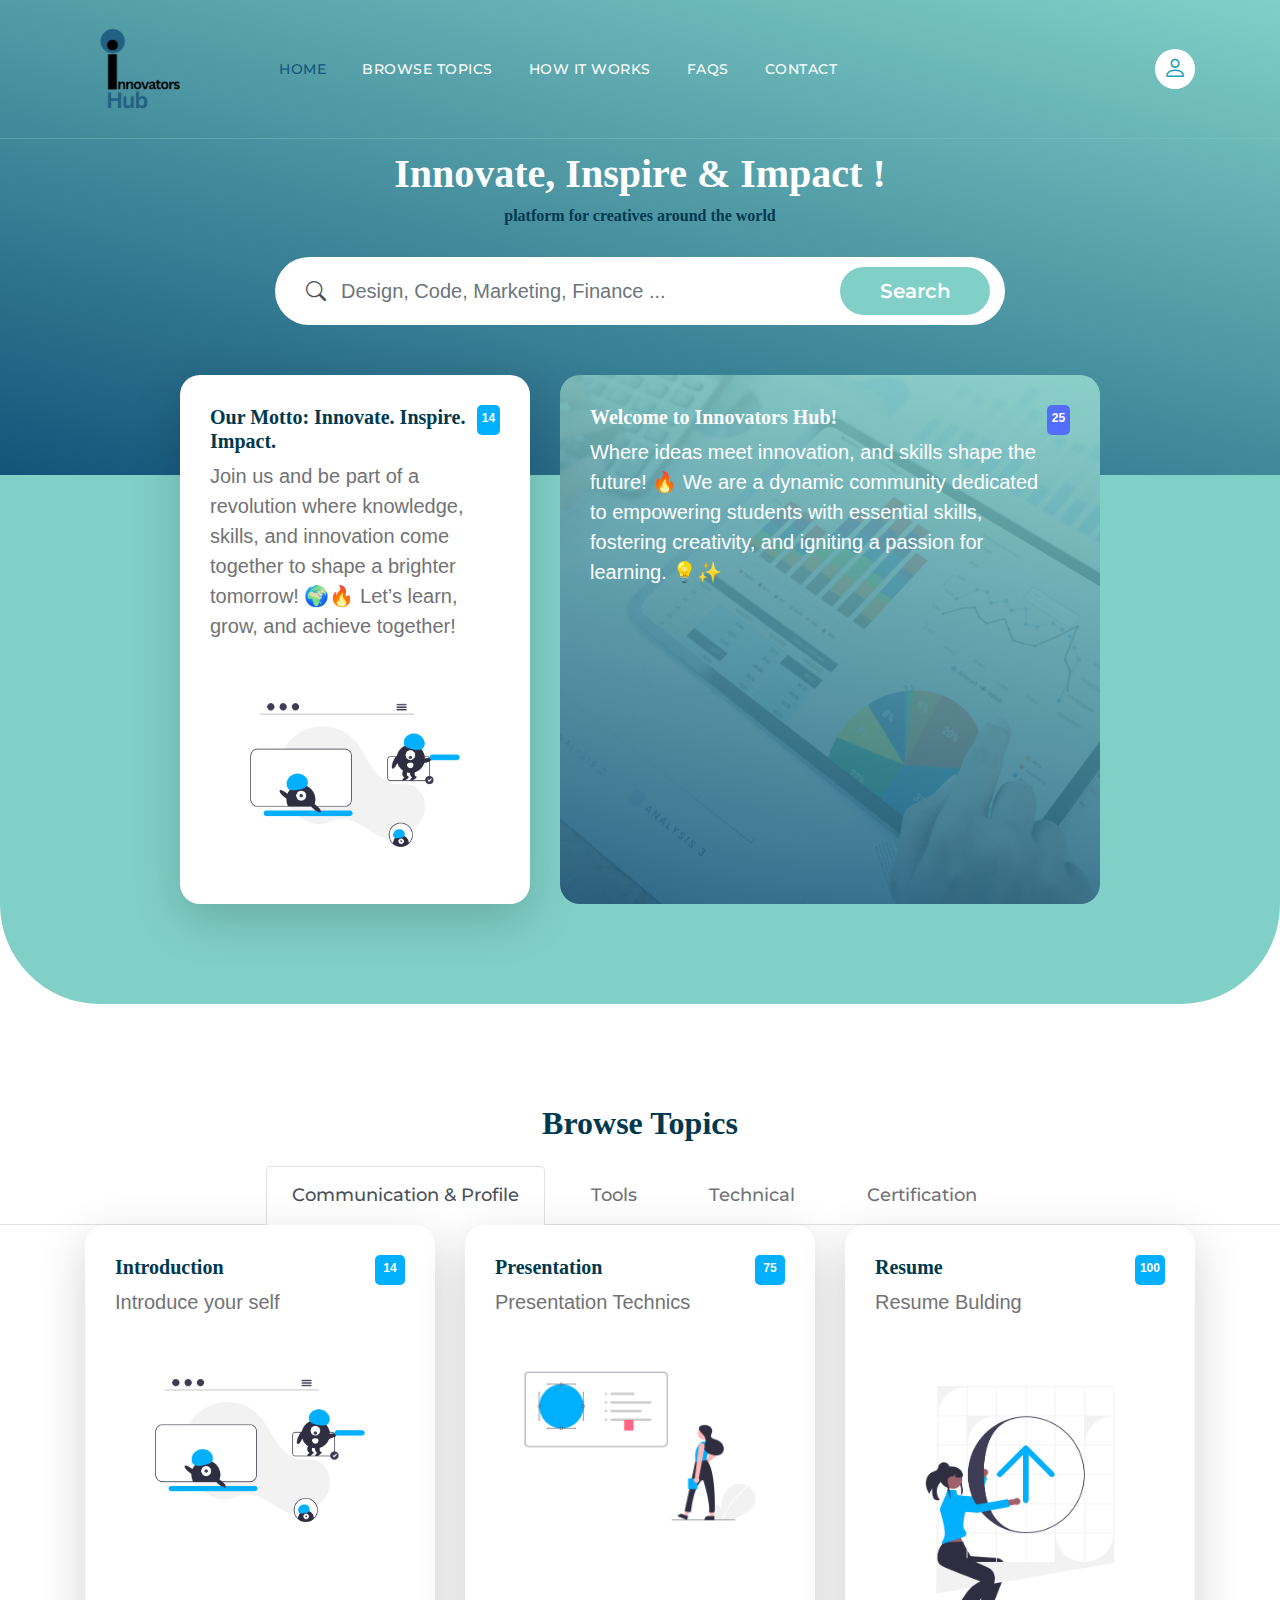
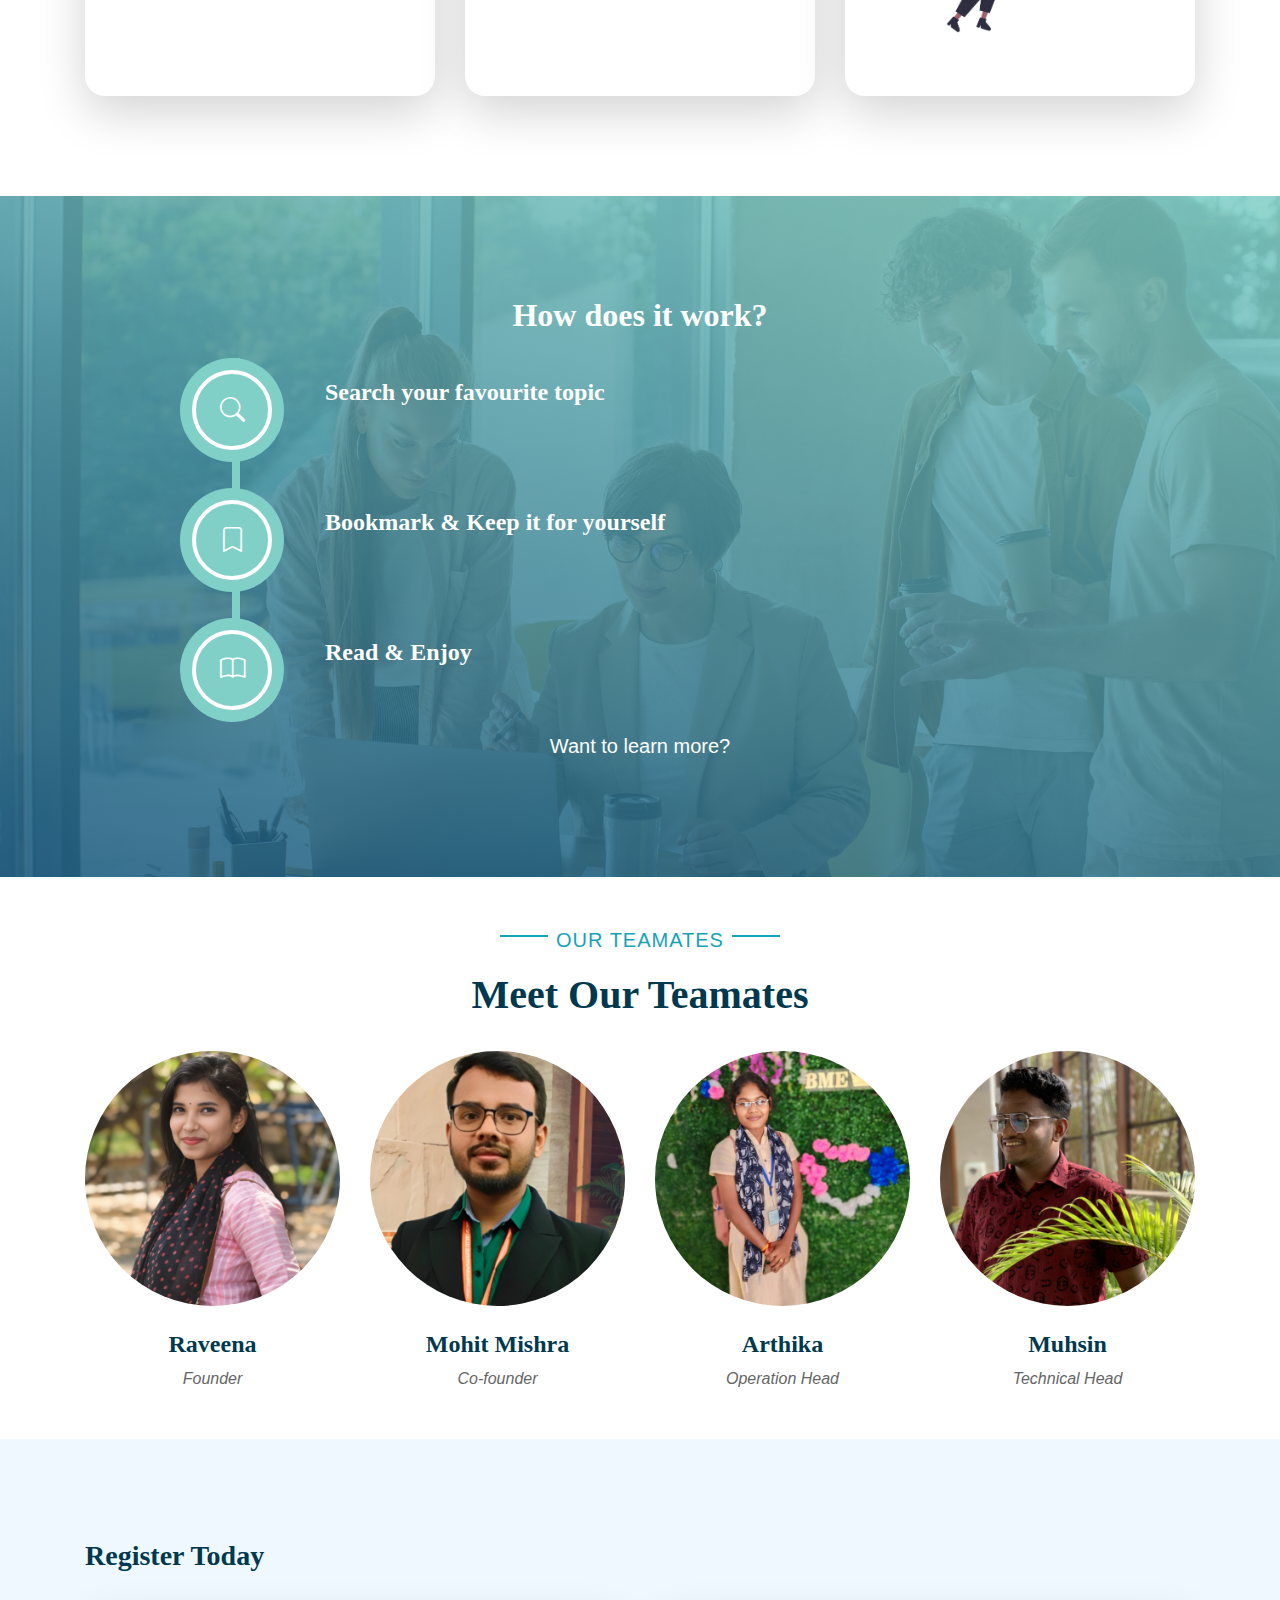
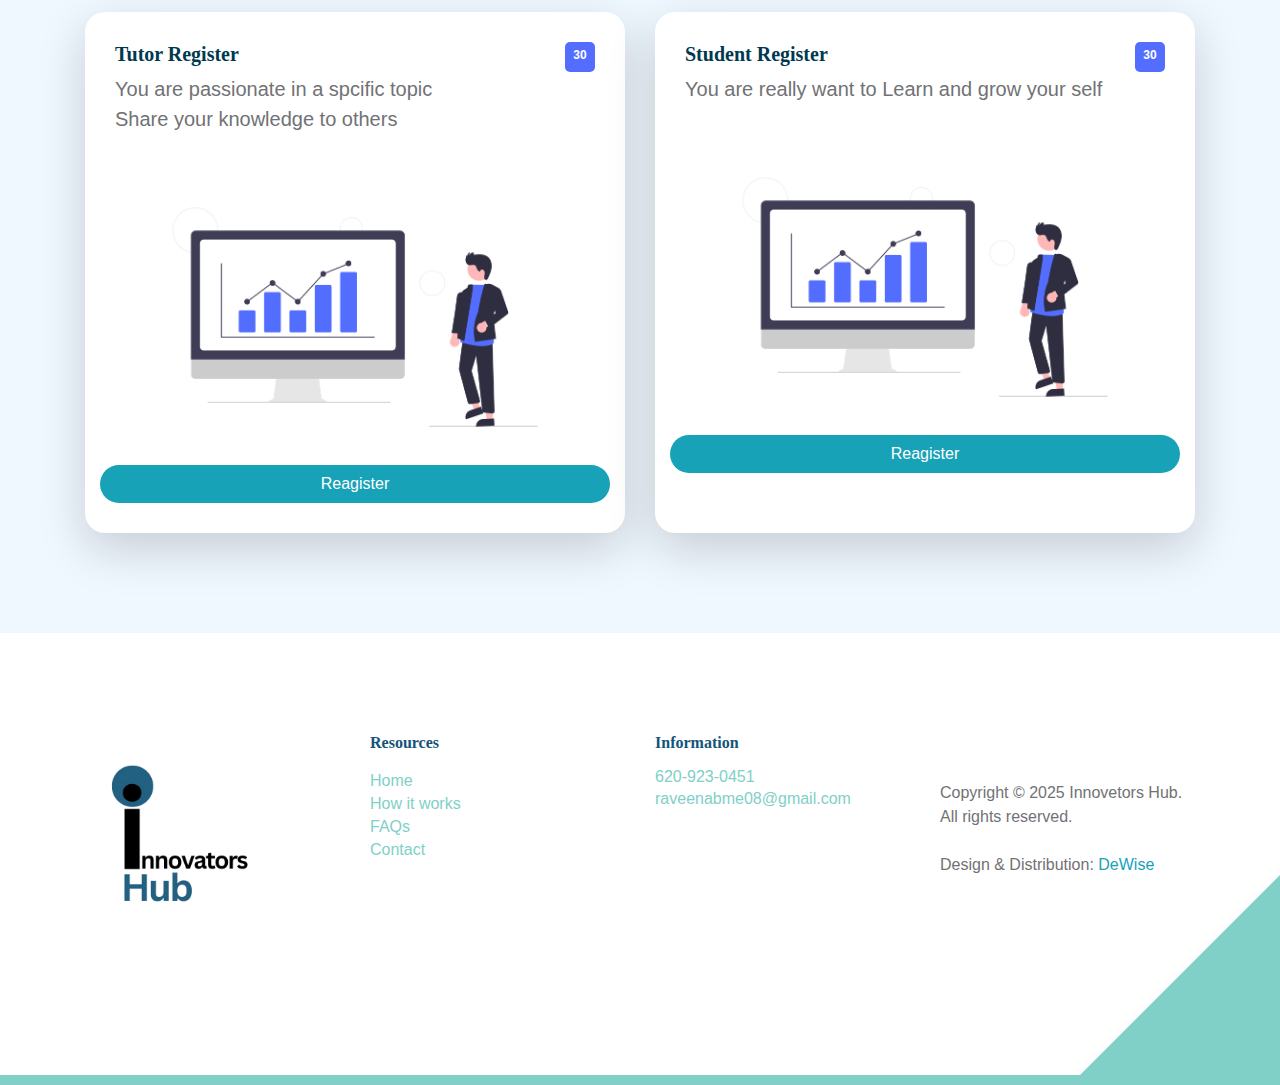
==== commit e2d74689: "initial setup2" ====
--- a/index.html
+++ b/index.html
@@ -23,7 +23,7 @@
         <link href="css/templatemo-topic-listing.css" rel="stylesheet">   
 
         <link rel="stylesheet" href="css/style.css">
-        <!-- <link rel="stylesheet" href="css/style.min.css"> -->
+        <link rel="stylesheet" href="css/style.min.css">
         <!-- <link rel="stylesheet" href="css/style.scss"> -->
         <link
       href="https://cdnjs.cloudflare.com/ajax/libs/font-awesome/5.10.0/css/all.min.css"
@@ -762,7 +762,7 @@
               </div>
 
 
-            <section class="faq-section section-padding" id="section_4">
+            <!-- <section class="faq-section section-padding" id="section_4">
                 <div class="container">
                     <div class="row">
 
@@ -824,6 +824,63 @@
 
                     </div>
                 </div>
+            </section> -->
+
+            <section class="section-padding section-bg">
+                <div class="container">
+                    <div class="row">
+
+                        <div class="col-lg-12 col-12">
+                            <h3 class="mb-4">Register Today</h3>
+                        </div>
+
+                        <div class="col-lg-6 col-md-6 col-12 mt-3 mb-4 mb-lg-0">
+                            <div class="custom-block bg-white shadow-lg">
+                                <a href="#">
+                                    <div class="d-flex">
+                                        <div>
+                                            <h5 class="mb-2">Tutor Register</h5>
+
+                                            <p class="mb-0">You are passionate in a spcific topic <br>Share your knowledge to others </p>
+                                        </div>
+
+                                        <span class="badge bg-finance rounded-pill ms-auto">30</span>
+                                    </div>
+
+                                    <img src="images/topics/undraw_Finance_re_gnv2.png" class="custom-block-image img-fluid" alt="">
+                                </a>
+                                <div class="row ">
+                                <button class="btn" type="submit" class="form-control">Reagister</button>
+
+                            </div>
+                            </div>
+                            
+                        </div>
+
+                        <div class="col-lg-6 col-md-6 col-12 mt-lg-3">
+                            <div class="custom-block bg-white shadow-lg">
+                                <a href="#">
+                                    <div class="d-flex">
+                                        <div>
+                                            <h5 class="mb-2">Student Register</h5>
+
+                                            <p class="mb-0">You are really want to Learn and grow your self </p>
+                                        </div>
+
+                                        <span class="badge bg-finance rounded-pill ms-auto">30</span>
+                                    </div>
+
+                                    <img src="images/topics/undraw_Finance_re_gnv2.png" class="custom-block-image img-fluid" alt="">
+                                </a>
+                                <div class="row ">
+                                <button class="btn" type="submit" class="form-control">Reagister</button>
+
+                            </div>
+                            </div>
+                        </div>
+
+                    </div>
+                </div>
             </section>
 
 
--- a/css/style.min.css
+++ b/css/style.min.css
@@ -18,7 +18,7 @@
     --orange: #fd7e14;
     --yellow: #ffc107;
     --green: #28a745;
-    --teal: #20c997;
+    --teal: #050706;
     --cyan: #17a2b8;
     --white: #fff;
     --gray: #6c757d;
@@ -11060,4 +11060,18 @@
     margin: 0;
     padding: 0;
     list-style-type: none
-}+}
+
+ .btn:hover{ 
+    background-color: var(--secondary);
+    color: #ffffff;
+    align-items: center;
+ }
+ .btn{
+    background-color: var(--primary);
+    color:#ffffff;
+ }
+ .btn{
+    background-color: #17a2b8;
+    color:#ffffff;
+ }